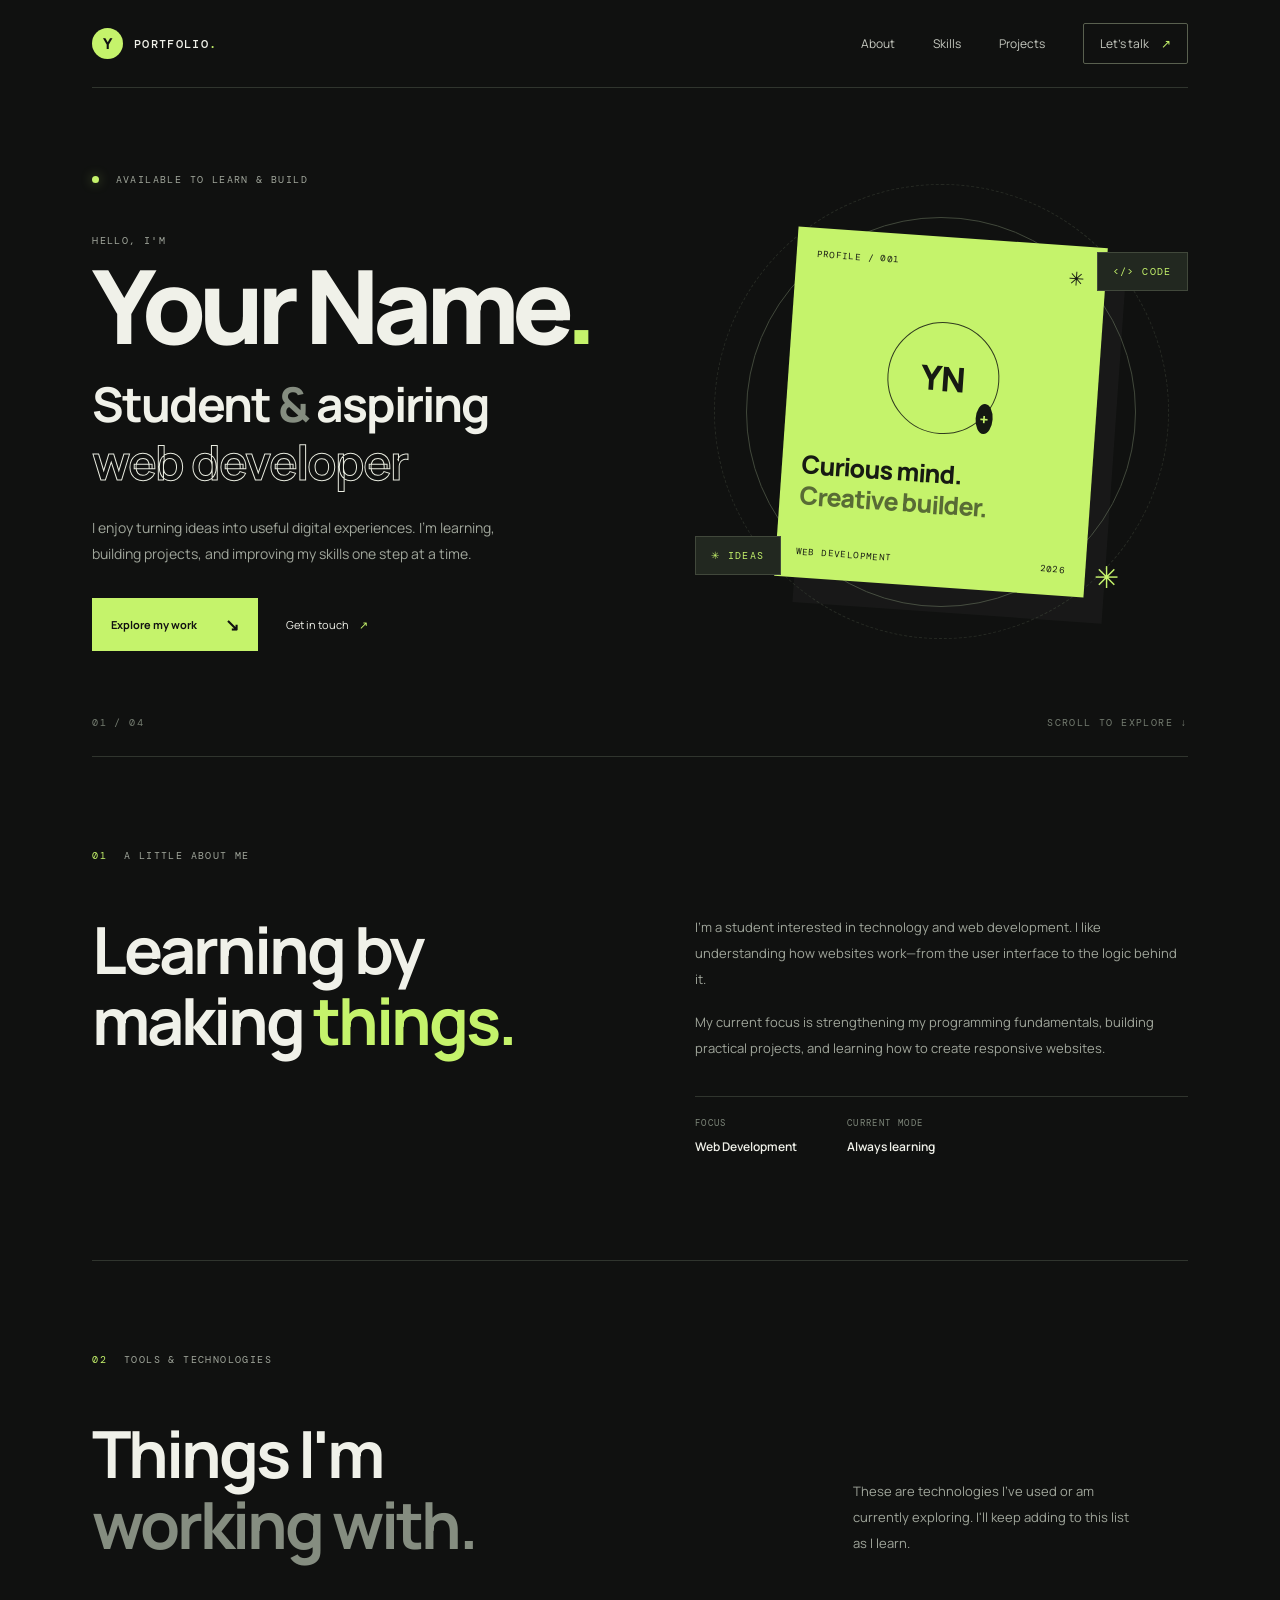
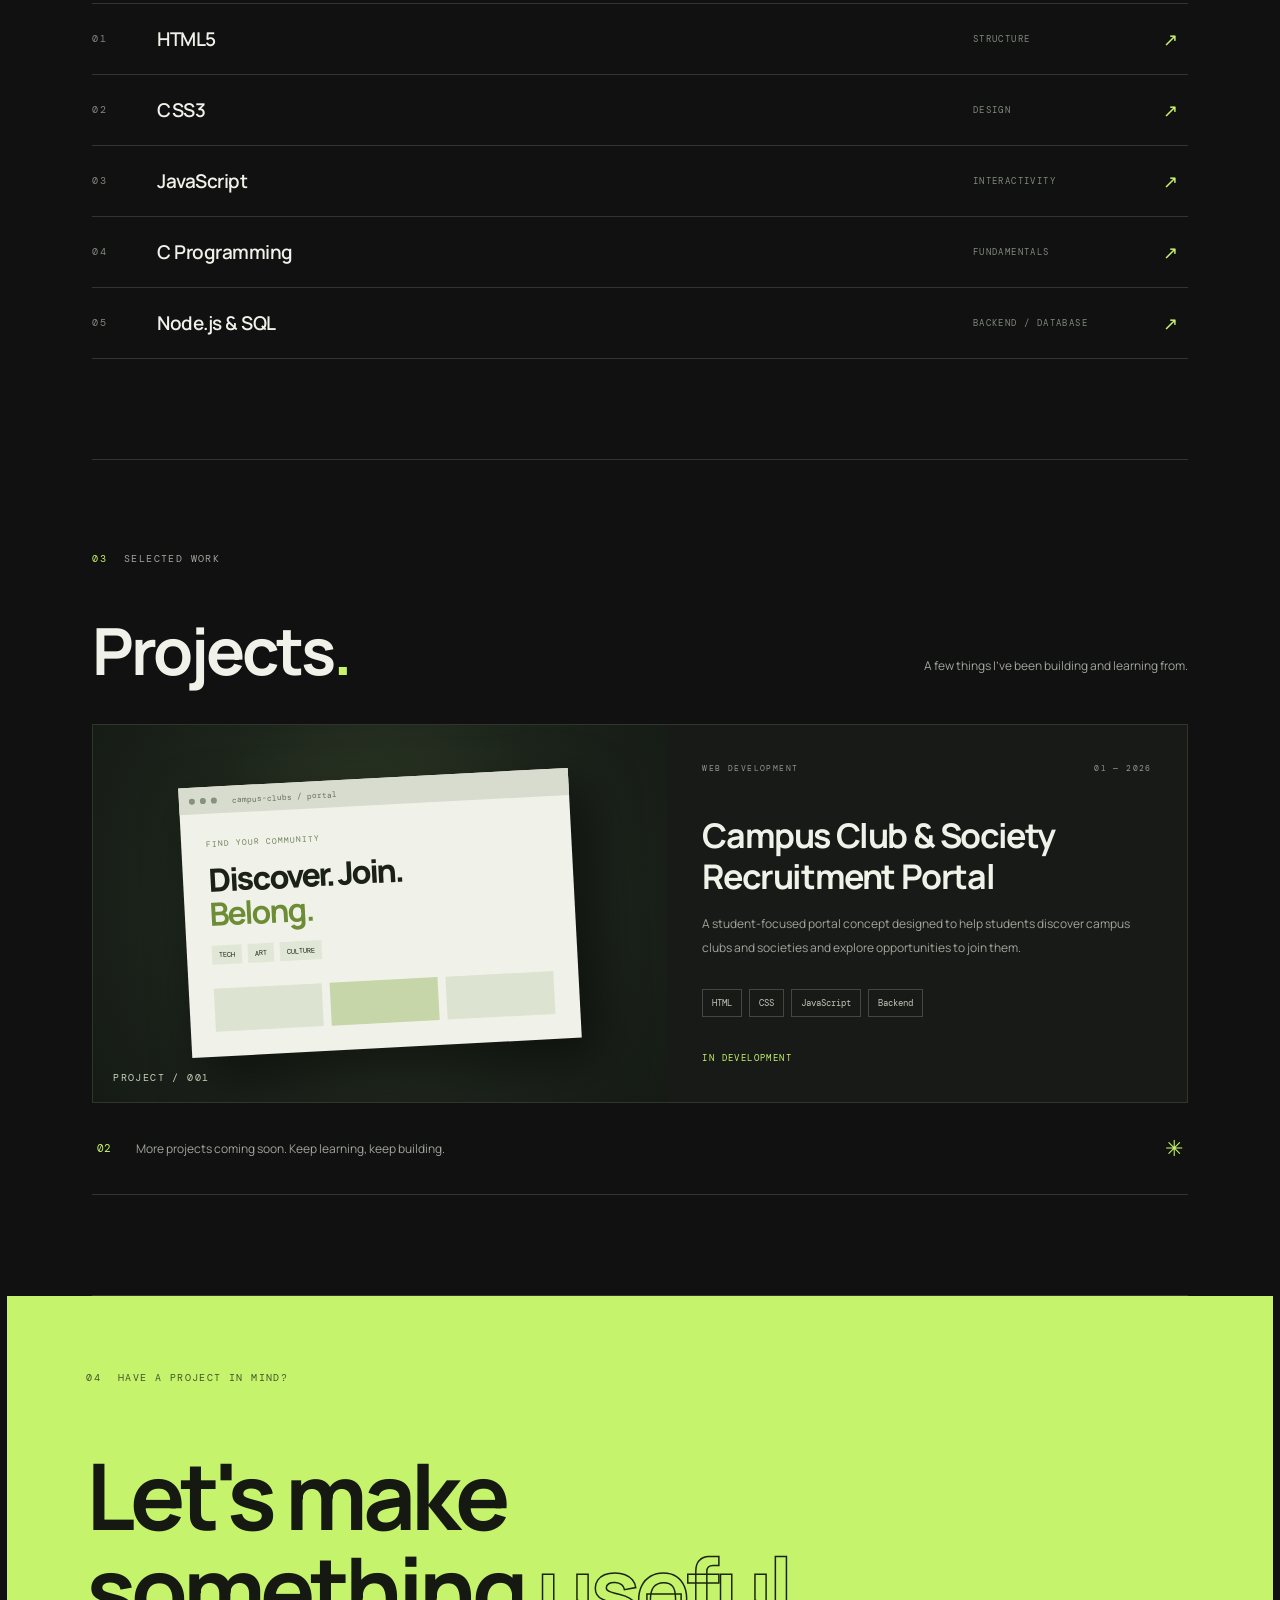
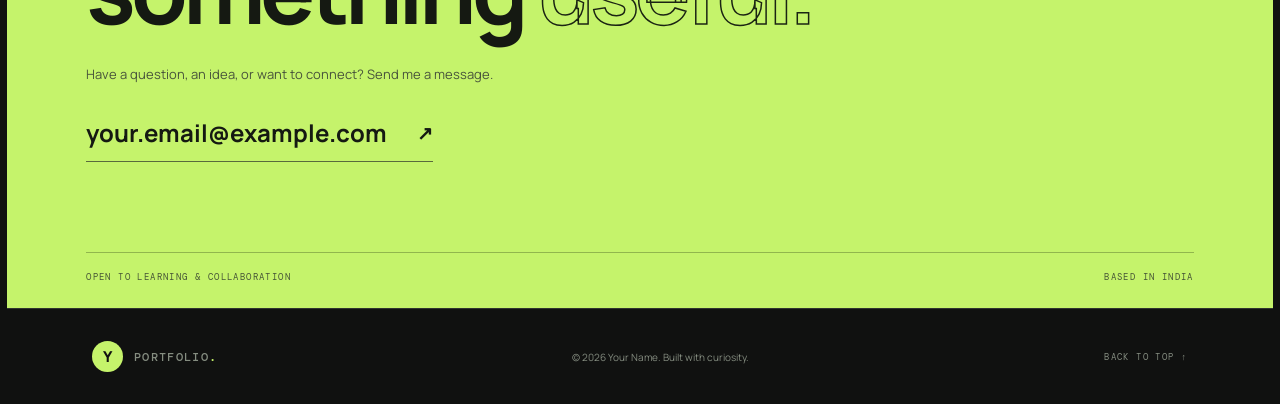
==== index.html @ 6256e66a "Add files via upload" ====
<!DOCTYPE html>
<html lang="en">
<head>
  <meta charset="UTF-8">
  <meta name="viewport" content="width=device-width, initial-scale=1.0">
  <meta name="description" content="Student developer portfolio showcasing skills, projects, and contact information.">
  <title>Your Name | Developer Portfolio</title>
  <link rel="preconnect" href="https://fonts.googleapis.com">
  <link rel="preconnect" href="https://fonts.gstatic.com" crossorigin>
  <link href="https://fonts.googleapis.com/css2?family=DM+Mono:wght@400;500&family=Manrope:wght@400;500;600;700;800&display=swap" rel="stylesheet">
  <link rel="stylesheet" href="style.css">
</head>
<body>
  <div class="site-shell">
    <header class="header">
      <a class="brand" href="#home" aria-label="Go to home"><span class="brand-mark">Y</span><span>PORTFOLIO<span class="brand-dot">.</span></span></a>
      <button class="menu-toggle" id="menuToggle" aria-label="Open navigation" aria-expanded="false"><span></span><span></span></button>
      <nav class="nav" id="nav">
        <a href="#about">About</a><a href="#skills">Skills</a><a href="#projects">Projects</a><a href="#contact" class="nav-contact">Let's talk <span>↗</span></a>
      </nav>
    </header>

    <main>
      <section class="hero section" id="home">
        <div class="hero-copy">
          <div class="eyebrow"><span class="status-dot"></span> AVAILABLE TO LEARN & BUILD</div>
          <p class="intro-label">HELLO, I'M</p>
          <h1>Your Name<span class="accent">.</span></h1>
          <h2>Student <span class="muted">&</span> aspiring<br><span class="outline-text">web developer</span></h2>
          <p class="hero-description">I enjoy turning ideas into useful digital experiences. I'm learning, building projects, and improving my skills one step at a time.</p>
          <div class="hero-actions">
            <a class="button button-primary" href="#projects">Explore my work <span>↘</span></a>
            <a class="text-link" href="#contact">Get in touch <span>↗</span></a>
          </div>
        </div>
        <div class="hero-art" aria-label="Decorative portfolio graphic">
          <div class="orbit orbit-one"></div><div class="orbit orbit-two"></div>
          <div class="hero-card">
            <div class="card-top"><span>PROFILE / 001</span><span>✳</span></div>
            <div class="avatar">YN<span>+</span></div>
            <div class="hero-card-name">Curious mind.<br><em>Creative builder.</em></div>
            <div class="card-bottom"><span>WEB DEVELOPMENT</span><span>2026</span></div>
          </div>
          <div class="floating-tag tag-code">&lt;/&gt; CODE</div>
          <div class="floating-tag tag-idea">✳ IDEAS</div>
          <div class="hero-cross">✳</div>
        </div>
        <div class="hero-index"><span>01 / 04</span><span>SCROLL TO EXPLORE ↓</span></div>
      </section>

      <section class="section about-section" id="about">
        <div class="section-heading"><span class="section-number">01</span><span class="eyebrow">A LITTLE ABOUT ME</span></div>
        <div class="about-grid">
          <h2>Learning by<br>making <span class="accent">things.</span></h2>
          <div class="about-copy">
            <p>I'm a student interested in technology and web development. I like understanding how websites work—from the user interface to the logic behind it.</p>
            <p>My current focus is strengthening my programming fundamentals, building practical projects, and learning how to create responsive websites.</p>
            <div class="about-facts">
              <div><span class="fact-label">FOCUS</span><strong>Web Development</strong></div>
              <div><span class="fact-label">CURRENT MODE</span><strong>Always learning</strong></div>
            </div>
          </div>
        </div>
      </section>

      <section class="section skills-section" id="skills">
        <div class="section-heading"><span class="section-number">02</span><span class="eyebrow">TOOLS & TECHNOLOGIES</span></div>
        <div class="skills-intro"><h2>Things I'm<br><span class="muted">working with.</span></h2><p>These are technologies I've used or am currently exploring. I'll keep adding to this list as I learn.</p></div>
        <div class="skill-list">
          <div class="skill-item"><span class="skill-index">01</span><span class="skill-name">HTML5</span><span class="skill-type">STRUCTURE</span><span class="skill-arrow">↗</span></div>
          <div class="skill-item"><span class="skill-index">02</span><span class="skill-name">CSS3</span><span class="skill-type">DESIGN</span><span class="skill-arrow">↗</span></div>
          <div class="skill-item"><span class="skill-index">03</span><span class="skill-name">JavaScript</span><span class="skill-type">INTERACTIVITY</span><span class="skill-arrow">↗</span></div>
          <div class="skill-item"><span class="skill-index">04</span><span class="skill-name">C Programming</span><span class="skill-type">FUNDAMENTALS</span><span class="skill-arrow">↗</span></div>
          <div class="skill-item"><span class="skill-index">05</span><span class="skill-name">Node.js & SQL</span><span class="skill-type">BACKEND / DATABASE</span><span class="skill-arrow">↗</span></div>
        </div>
      </section>

      <section class="section projects-section" id="projects">
        <div class="section-heading"><span class="section-number">03</span><span class="eyebrow">SELECTED WORK</span></div>
        <div class="projects-title"><h2>Projects<span class="accent">.</span></h2><p>A few things I've been building and learning from.</p></div>
        <article class="project-card">
          <div class="project-visual portal-visual">
            <div class="mock-window"><div class="mock-bar"><i></i><i></i><i></i><span>campus-clubs / portal</span></div><div class="mock-content"><div class="mock-kicker">FIND YOUR COMMUNITY</div><div class="mock-heading">Discover. Join.<br><b>Belong.</b></div><div class="mock-pills"><span>TECH</span><span>ART</span><span>CULTURE</span></div><div class="mock-blocks"><i></i><i></i><i></i></div></div></div>
            <span class="visual-caption">PROJECT / 001</span>
          </div>
          <div class="project-info"><div class="project-meta"><span>WEB DEVELOPMENT</span><span>01 — 2026</span></div><h3>Campus Club & Society<br>Recruitment Portal</h3><p>A student-focused portal concept designed to help students discover campus clubs and societies and explore opportunities to join them.</p><div class="project-tags"><span>HTML</span><span>CSS</span><span>JavaScript</span><span>Backend</span></div><span class="project-note">IN DEVELOPMENT</span></div>
        </article>
        <div class="project-placeholder"><span>02</span><p>More projects coming soon. Keep learning, keep building.</p><span class="placeholder-star">✳</span></div>
      </section>

      <section class="contact-section section" id="contact">
        <div class="section-heading"><span class="section-number">04</span><span class="eyebrow">HAVE A PROJECT IN MIND?</span></div>
        <div class="contact-content"><h2>Let's make<br>something <span class="outline-text">useful.</span></h2><p>Have a question, an idea, or want to connect? Send me a message.</p><a class="contact-email" href="mailto:your.email@example.com">your.email@example.com <span>↗</span></a></div>
        <div class="contact-bottom"><span>OPEN TO LEARNING & COLLABORATION</span><span>BASED IN INDIA</span></div>
      </section>
    </main>

    <footer class="footer"><a class="brand" href="#home"><span class="brand-mark">Y</span><span>PORTFOLIO<span class="brand-dot">.</span></span></a><span>© <span id="year"></span> Your Name. Built with curiosity.</span><a href="#home">BACK TO TOP ↑</a></footer>
  </div>
  <script src="script.js"></script>
</body>
</html>
---- style.css ----
:root{--bg:#101110;--panel:#171a17;--text:#f0f1e9;--muted:#a0a69b;--line:#30352e;--accent:#c5f36b;--mono:"DM Mono",monospace;--sans:"Manrope",sans-serif}*{box-sizing:border-box}html{scroll-behavior:smooth;scroll-padding-top:90px}body{margin:0;background:var(--bg);color:var(--text);font-family:var(--sans);-webkit-font-smoothing:antialiased}.site-shell{max-width:1440px;margin:auto;padding:0 7.2%}.header{height:88px;display:flex;align-items:center;justify-content:space-between;border-bottom:1px solid var(--line)}a{color:inherit;text-decoration:none}.brand{display:flex;align-items:center;gap:11px;font:500 12px var(--mono);letter-spacing:1.3px}.brand-mark{display:grid;place-items:center;width:31px;height:31px;background:var(--accent);color:#111;border-radius:50%;font:800 15px var(--sans)}.brand-dot,.accent{color:var(--accent)}.nav{display:flex;align-items:center;gap:38px;font-size:12px;color:#c6c9c0}.nav a{transition:color .2s}.nav a:hover,.text-link:hover{color:var(--accent)}.nav-contact{border:1px solid #59604f;padding:11px 16px;border-radius:2px}.nav-contact span{color:var(--accent);margin-left:10px}.menu-toggle{display:none}.section{position:relative;border-bottom:1px solid var(--line)}.hero{min-height:650px;display:grid;grid-template-columns:1.1fr .9fr;align-items:center;padding:85px 0 105px}.eyebrow,.intro-label,.section-number,.hero-index,.card-top,.card-bottom,.floating-tag,.fact-label,.skill-index,.skill-type,.project-meta,.visual-caption,.project-note,.contact-bottom,.footer>a:last-child{font:10px var(--mono);letter-spacing:1.4px}.eyebrow{color:var(--muted)}.status-dot{display:inline-block;width:7px;height:7px;background:var(--accent);border-radius:50%;margin-right:9px;box-shadow:0 0 12px #c5f36b66}.intro-label{color:var(--muted);margin:48px 0 8px}.hero h1{font-size:clamp(56px,8vw,105px);line-height:.98;letter-spacing:-7px;margin:0;font-weight:800}.hero h2{font-size:clamp(29px,4vw,48px);line-height:1.2;letter-spacing:-2px;margin:20px 0}.muted{color:#858d80}.outline-text{-webkit-text-stroke:1px #e8ebdf;color:transparent}.hero-description{max-width:440px;color:var(--muted);font-size:14px;line-height:1.9;margin:24px 0 30px}.hero-actions{display:flex;align-items:center;gap:28px}.button{display:inline-flex;align-items:center;gap:28px;padding:15px 19px;font-size:11px;font-weight:700}.button-primary{background:var(--accent);color:#111}.button-primary span{font-size:17px}.text-link{font-size:11px}.text-link span{color:var(--accent);margin-left:8px}.hero-art{height:420px;display:grid;place-items:center;position:relative}.hero-card{position:relative;z-index:2;width:min(310px,75%);height:350px;background:var(--accent);color:#171a13;padding:20px;transform:rotate(4deg);box-shadow:20px 25px 0 #ffffff08}.card-top,.card-bottom{display:flex;justify-content:space-between;font-size:9px}.card-top span:last-child{font-size:19px}.avatar{width:112px;height:112px;border:1px solid #303b1e;border-radius:50%;display:grid;place-items:center;font-size:34px;font-weight:800;margin:40px auto 24px;position:relative}.avatar span{position:absolute;right:3px;bottom:2px;background:#151912;color:var(--accent);font-size:16px;border-radius:50%;padding:4px}.hero-card-name{font-size:25px;line-height:1.25;font-weight:800;letter-spacing:-1px}.hero-card-name em{font-style:normal;color:#586b35}.card-bottom{position:absolute;bottom:20px;left:20px;right:20px}.orbit{position:absolute;border:1px solid #41483b;border-radius:50%;width:390px;height:390px}.orbit-two{width:455px;height:455px;border-style:dashed;opacity:.45}.floating-tag{position:absolute;z-index:3;background:#222820;border:1px solid #41483b;padding:12px 15px;color:var(--accent)}.tag-code{top:50px;right:0}.tag-idea{bottom:47px;left:0}.hero-cross{position:absolute;right:14%;bottom:25px;color:var(--accent);font-size:30px}.hero-index{position:absolute;bottom:27px;left:0;right:0;display:flex;justify-content:space-between;color:#747c70}.section-heading{display:flex;align-items:center;gap:17px;padding-top:92px}.section-number{color:var(--accent)}.about-grid{display:grid;grid-template-columns:1fr 1fr;gap:10%;padding:52px 0 105px}.about-grid h2,.skills-intro h2,.projects-title h2{font-size:clamp(38px,5.5vw,65px);letter-spacing:-3px;line-height:1.1;margin:0}.about-copy{max-width:500px}.about-copy p,.skills-intro p,.project-info>p,.contact-content>p{font-size:13px;line-height:2;color:var(--muted);margin:0 0 17px}.about-facts{display:flex;gap:50px;margin-top:35px;padding-top:20px;border-top:1px solid var(--line)}.about-facts div{display:grid;gap:9px}.fact-label{color:#7f887b;font-size:9px}.about-facts strong{font-size:12px;font-weight:600}.skills-intro{display:flex;justify-content:space-between;align-items:end;padding:52px 0 42px}.skills-intro p{max-width:280px;margin:0 5% 5px 0}.skill-list{padding-bottom:100px}.skill-item{display:grid;grid-template-columns:65px 1fr 190px 25px;align-items:center;border-top:1px solid var(--line);padding:22px 0;transition:padding .2s}.skill-item:last-child{border-bottom:1px solid var(--line)}.skill-item:hover{padding-left:10px}.skill-index,.skill-type{color:#818a7e}.skill-name{font-size:19px;font-weight:600;letter-spacing:-.5px}.skill-type{font-size:9px}.skill-arrow{color:var(--accent);font-size:18px}.projects-title{display:flex;justify-content:space-between;align-items:end;padding:50px 0 38px}.projects-title p{font-size:12px;color:var(--muted)}.project-card{display:grid;grid-template-columns:1.05fr .95fr;background:var(--panel);border:1px solid var(--line)}.project-visual{min-height:370px;position:relative;display:grid;place-items:center;overflow:hidden;background:radial-gradient(circle at 50% 45%,#38452b,#1c241b 60%,#151a15)}.mock-window{width:75%;max-width:390px;background:#f0f1e9;color:#1b2117;box-shadow:15px 20px 50px #0008;transform:rotate(-3deg)}.mock-bar{height:27px;background:#d8dccf;display:flex;align-items:center;gap:5px;padding:0 10px}.mock-bar i{width:6px;height:6px;border-radius:50%;background:#87917c}.mock-bar span{font:8px var(--mono);margin-left:10px;color:#64705c}.mock-content{padding:25px}.mock-kicker{font:8px var(--mono);letter-spacing:1px;color:#6e8054}.mock-heading{font-size:32px;line-height:1.05;font-weight:800;letter-spacing:-2px;margin:15px 0}.mock-heading b{color:#6c8d36}.mock-pills{display:flex;gap:6px}.mock-pills span{font:7px var(--mono);padding:5px 7px;background:#e1e7d7}.mock-blocks{display:flex;gap:8px;margin-top:24px}.mock-blocks i{height:43px;flex:1;background:#dce4d1}.mock-blocks i:nth-child(2){background:#c6d6a8}.visual-caption{position:absolute;bottom:18px;left:20px;color:#c6d0b9}.project-info{padding:38px 35px;display:flex;flex-direction:column;align-items:flex-start}.project-meta{display:flex;justify-content:space-between;width:100%;color:#8e9889;font-size:8px}.project-info h3{font-size:clamp(23px,3vw,34px);line-height:1.2;letter-spacing:-1.4px;margin:42px 0 15px}.project-info>p{font-size:12px}.project-tags{display:flex;flex-wrap:wrap;gap:7px;margin-top:12px}.project-tags span{font:9px var(--mono);border:1px solid #41493d;padding:7px 9px;color:#c0c8b7}.project-note{margin-top:auto;padding-top:35px;color:var(--accent);font-size:9px}.project-placeholder{display:flex;align-items:center;gap:25px;border-bottom:1px solid var(--line);padding:25px 5px;color:var(--muted)}.project-placeholder>span:first-child{font:11px var(--mono);color:var(--accent)}.project-placeholder p{font-size:12px}.placeholder-star{margin-left:auto;color:var(--accent);font-size:22px}.projects-section{padding-bottom:100px}.contact-section{background:var(--accent);color:#151912;margin:0 calc(-7.75%);padding:0 7.2%}.contact-section .section-heading{padding-top:75px}.contact-section .eyebrow,.contact-section .section-number{color:#45552c}.contact-content{padding:65px 0 90px}.contact-content h2{font-size:clamp(48px,8vw,92px);letter-spacing:-5px;line-height:1.02;margin:0 0 25px}.contact-content .outline-text{-webkit-text-stroke:1.5px #1b2413}.contact-content>p{color:#48543b}.contact-email{display:inline-flex;align-items:center;gap:30px;font-size:clamp(16px,2.4vw,24px);font-weight:700;border-bottom:1px solid #596a3c;padding:12px 0}.contact-email span{font-size:19px}.contact-bottom{display:flex;justify-content:space-between;padding:18px 0 25px;border-top:1px solid #91b64d;color:#465536;font-size:9px}.footer{height:95px;display:flex;align-items:center;justify-content:space-between;color:#858d80}.footer>span{font-size:10px}.footer>a:last-child{font-size:9px}.reveal{opacity:0;transform:translateY(18px);transition:opacity .65s ease,transform .65s ease}.reveal.visible{opacity:1;transform:none}@media(max-width:760px){.site-shell{padding:0 6%}.header{height:72px}.menu-toggle{display:flex;flex-direction:column;gap:5px;background:none;border:0;padding:10px}.menu-toggle span{width:22px;height:1px;background:var(--text)}.nav{display:none;position:absolute;top:71px;left:0;right:0;z-index:10;background:#171a17;padding:25px 6%;border-bottom:1px solid var(--line);flex-direction:column;align-items:flex-start;gap:22px}.nav.open{display:flex}.hero{grid-template-columns:1fr;padding:65px 0 80px;min-height:unset}.hero h1{letter-spacing:-4px}.hero-art{height:390px;margin-top:20px}.hero-index{bottom:20px}.section-heading{padding-top:70px}.about-grid{grid-template-columns:1fr;gap:28px;padding:35px 0 75px}.about-grid h2,.skills-intro h2,.projects-title h2{letter-spacing:-2px}.skills-intro{display:block;padding:38px 0 30px}.skills-intro p{margin:20px 0 0}.skill-item{grid-template-columns:35px 1fr 25px;gap:8px;padding:18px 0}.skill-type{display:none}.skill-name{font-size:16px}.skill-list{padding-bottom:75px}.projects-title{display:block;padding:38px 0 25px}.projects-title p{margin-top:12px}.project-card{grid-template-columns:1fr}.project-visual{min-height:300px}.project-info{min-height:330px;padding:28px 24px}.project-info h3{margin-top:32px}.projects-section{padding-bottom:75px}.contact-section{margin:0 -6.8%;padding:0 6%}.contact-content{padding:50px 0 65px}.contact-content h2{letter-spacing:-3px}.contact-bottom{font-size:7px;letter-spacing:.7px}.footer{height:auto;min-height:100px;gap:15px;flex-wrap:wrap;padding:22px 0}.footer>span{order:3;width:100%}}@media(prefers-reduced-motion:reduce){html{scroll-behavior:auto}*,*::before,*::after{transition:none!important;animation:none!important}}
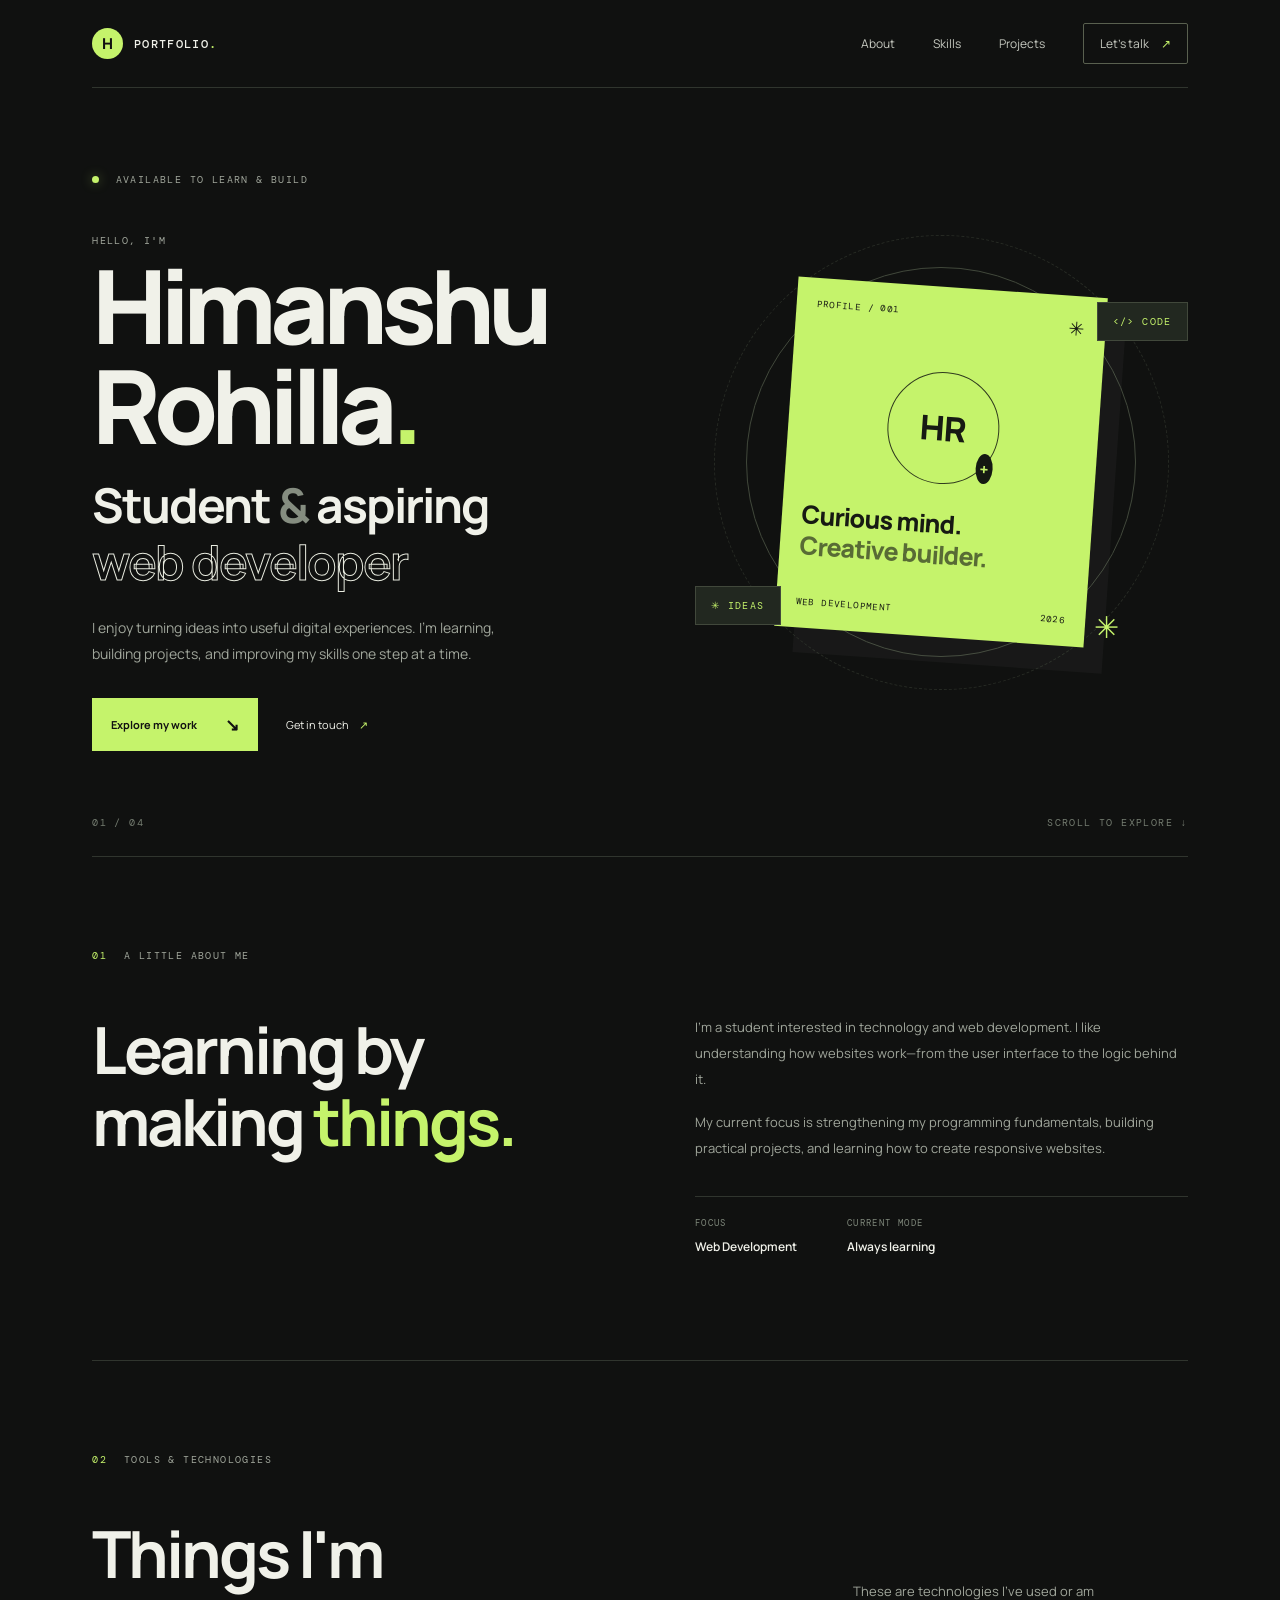
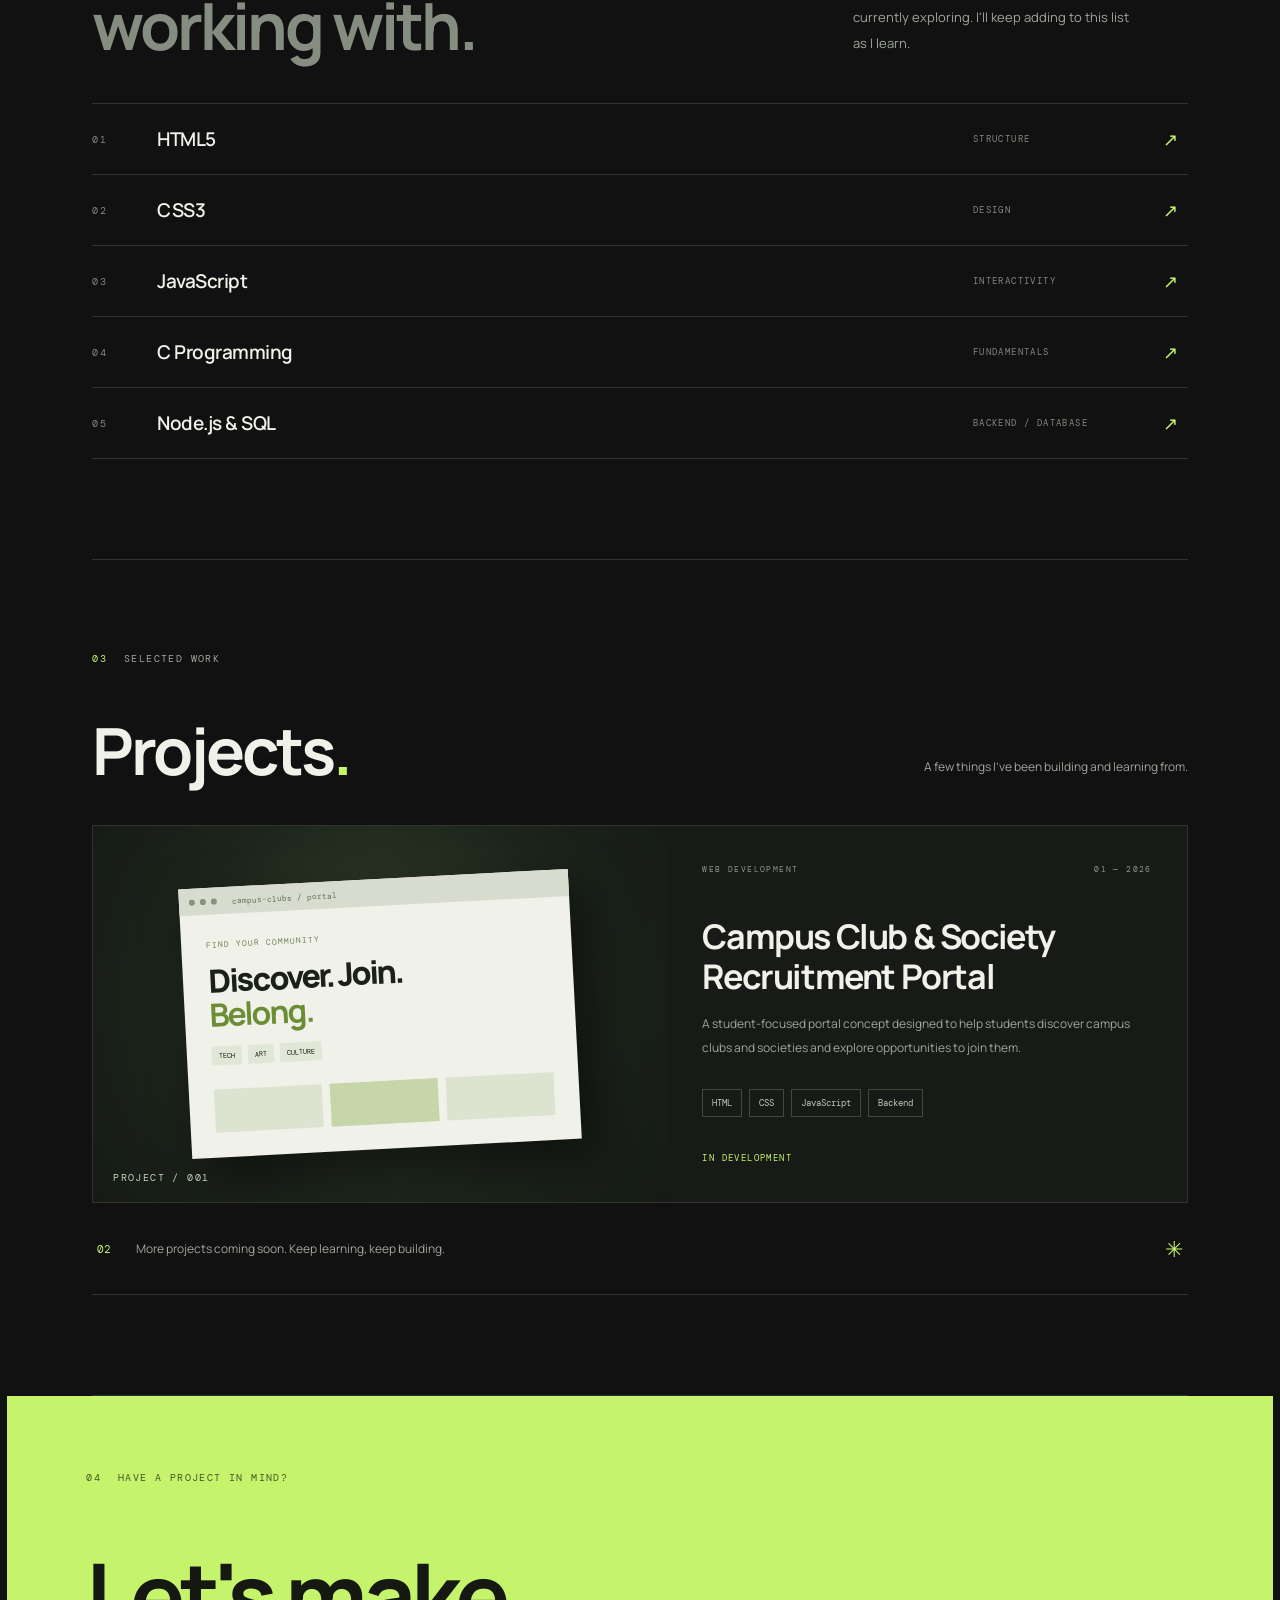
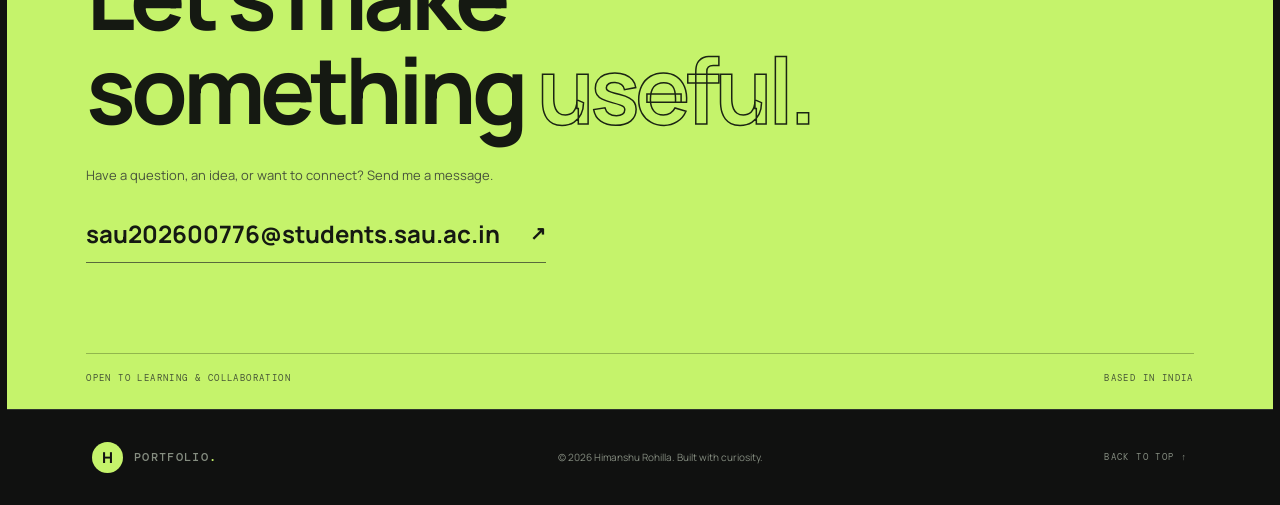
==== commit 5d96c4cb: "Add files via upload" ====
--- a/index.html
+++ b/index.html
@@ -4,7 +4,7 @@
   <meta charset="UTF-8">
   <meta name="viewport" content="width=device-width, initial-scale=1.0">
   <meta name="description" content="Student developer portfolio showcasing skills, projects, and contact information.">
-  <title>Your Name | Developer Portfolio</title>
+  <title>Himanshu Rohilla | Developer Portfolio</title>
   <link rel="preconnect" href="https://fonts.googleapis.com">
   <link rel="preconnect" href="https://fonts.gstatic.com" crossorigin>
   <link href="https://fonts.googleapis.com/css2?family=DM+Mono:wght@400;500&family=Manrope:wght@400;500;600;700;800&display=swap" rel="stylesheet">
@@ -13,7 +13,7 @@
 <body>
   <div class="site-shell">
     <header class="header">
-      <a class="brand" href="#home" aria-label="Go to home"><span class="brand-mark">Y</span><span>PORTFOLIO<span class="brand-dot">.</span></span></a>
+      <a class="brand" href="#home" aria-label="Go to home"><span class="brand-mark">H</span><span>PORTFOLIO<span class="brand-dot">.</span></span></a>
       <button class="menu-toggle" id="menuToggle" aria-label="Open navigation" aria-expanded="false"><span></span><span></span></button>
       <nav class="nav" id="nav">
         <a href="#about">About</a><a href="#skills">Skills</a><a href="#projects">Projects</a><a href="#contact" class="nav-contact">Let's talk <span>↗</span></a>
@@ -25,7 +25,7 @@
         <div class="hero-copy">
           <div class="eyebrow"><span class="status-dot"></span> AVAILABLE TO LEARN & BUILD</div>
           <p class="intro-label">HELLO, I'M</p>
-          <h1>Your Name<span class="accent">.</span></h1>
+          <h1>Himanshu Rohilla<span class="accent">.</span></h1>
           <h2>Student <span class="muted">&</span> aspiring<br><span class="outline-text">web developer</span></h2>
           <p class="hero-description">I enjoy turning ideas into useful digital experiences. I'm learning, building projects, and improving my skills one step at a time.</p>
           <div class="hero-actions">
@@ -37,7 +37,7 @@
           <div class="orbit orbit-one"></div><div class="orbit orbit-two"></div>
           <div class="hero-card">
             <div class="card-top"><span>PROFILE / 001</span><span>✳</span></div>
-            <div class="avatar">YN<span>+</span></div>
+            <div class="avatar">HR<span>+</span></div>
             <div class="hero-card-name">Curious mind.<br><em>Creative builder.</em></div>
             <div class="card-bottom"><span>WEB DEVELOPMENT</span><span>2026</span></div>
           </div>
@@ -90,12 +90,12 @@
 
       <section class="contact-section section" id="contact">
         <div class="section-heading"><span class="section-number">04</span><span class="eyebrow">HAVE A PROJECT IN MIND?</span></div>
-        <div class="contact-content"><h2>Let's make<br>something <span class="outline-text">useful.</span></h2><p>Have a question, an idea, or want to connect? Send me a message.</p><a class="contact-email" href="mailto:your.email@example.com">your.email@example.com <span>↗</span></a></div>
+        <div class="contact-content"><h2>Let's make<br>something <span class="outline-text">useful.</span></h2><p>Have a question, an idea, or want to connect? Send me a message.</p><a class="contact-email" href="mailto:your.email@example.com">sau202600776@students.sau.ac.in <span>↗</span></a></div>
         <div class="contact-bottom"><span>OPEN TO LEARNING & COLLABORATION</span><span>BASED IN INDIA</span></div>
       </section>
     </main>
 
-    <footer class="footer"><a class="brand" href="#home"><span class="brand-mark">Y</span><span>PORTFOLIO<span class="brand-dot">.</span></span></a><span>© <span id="year"></span> Your Name. Built with curiosity.</span><a href="#home">BACK TO TOP ↑</a></footer>
+    <footer class="footer"><a class="brand" href="#home"><span class="brand-mark">H</span><span>PORTFOLIO<span class="brand-dot">.</span></span></a><span>© <span id="year"></span> Himanshu Rohilla. Built with curiosity.</span><a href="#home">BACK TO TOP ↑</a></footer>
   </div>
   <script src="script.js"></script>
 </body>
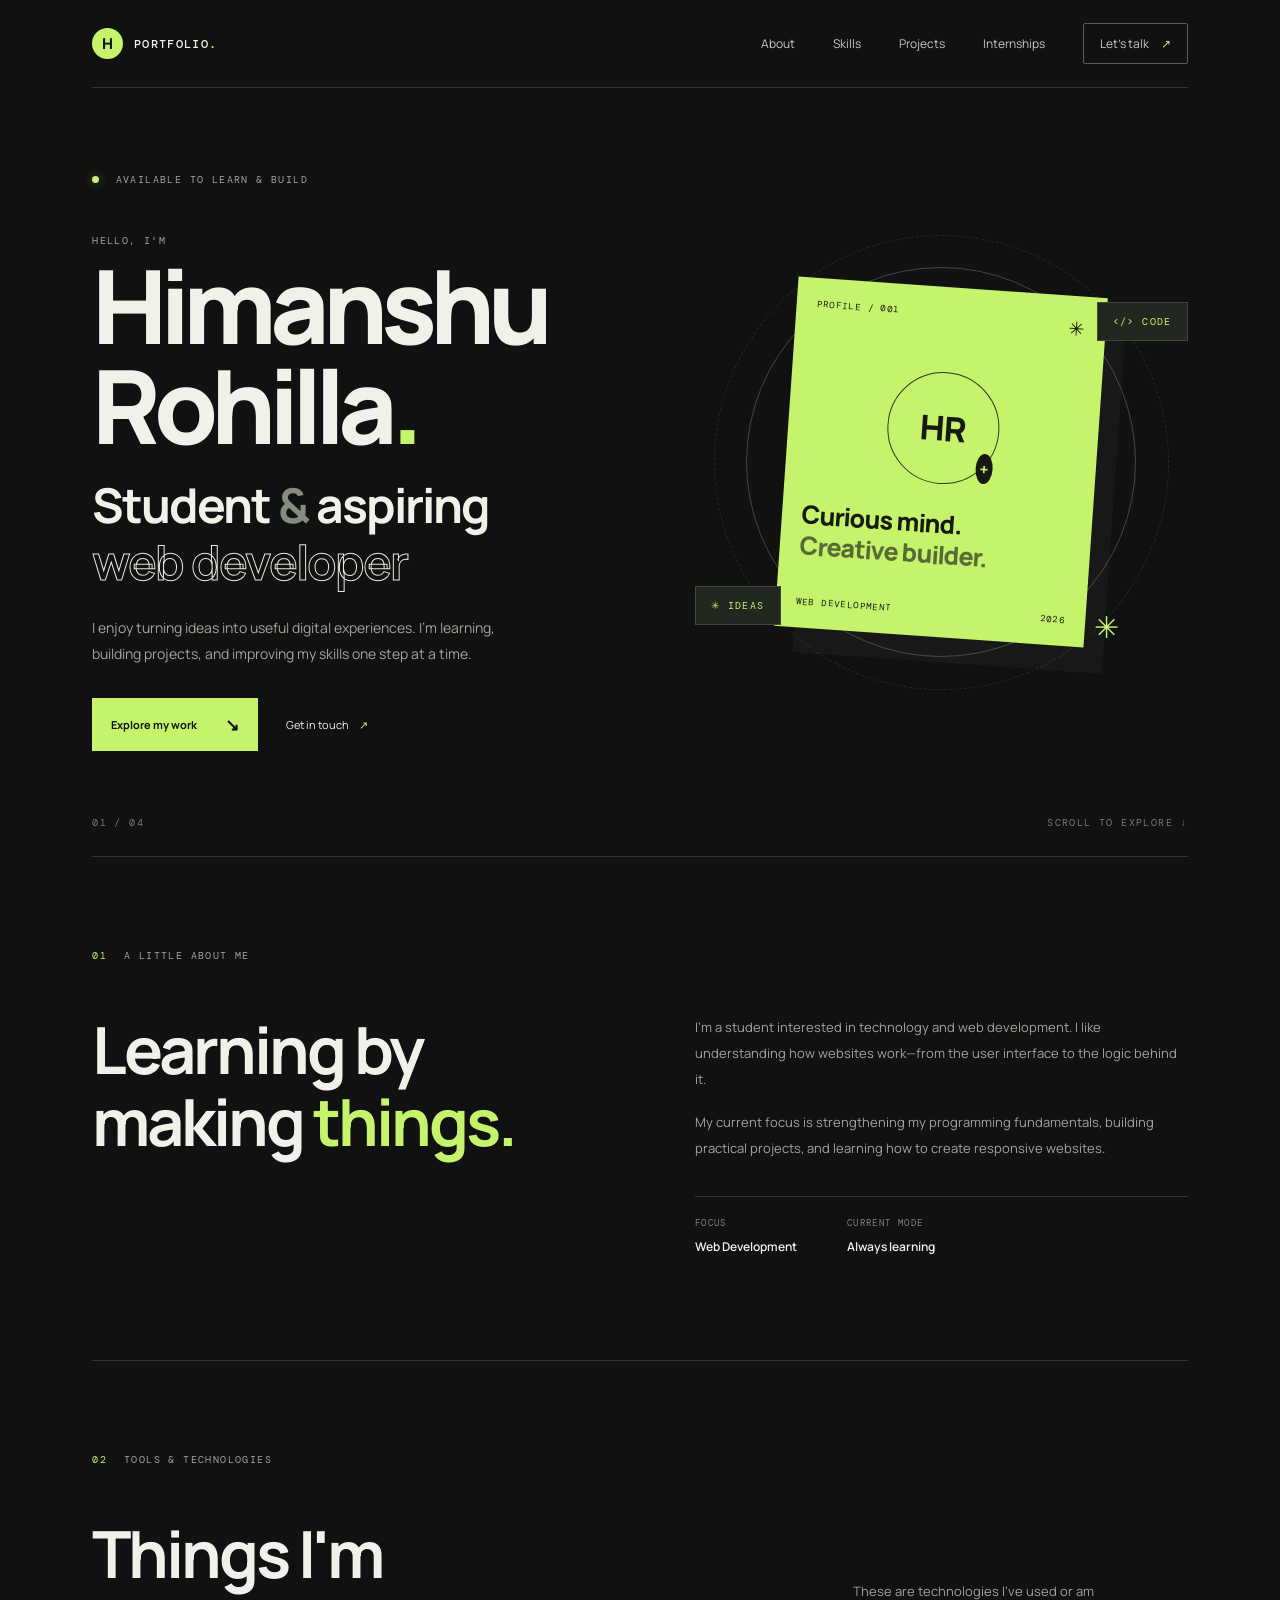
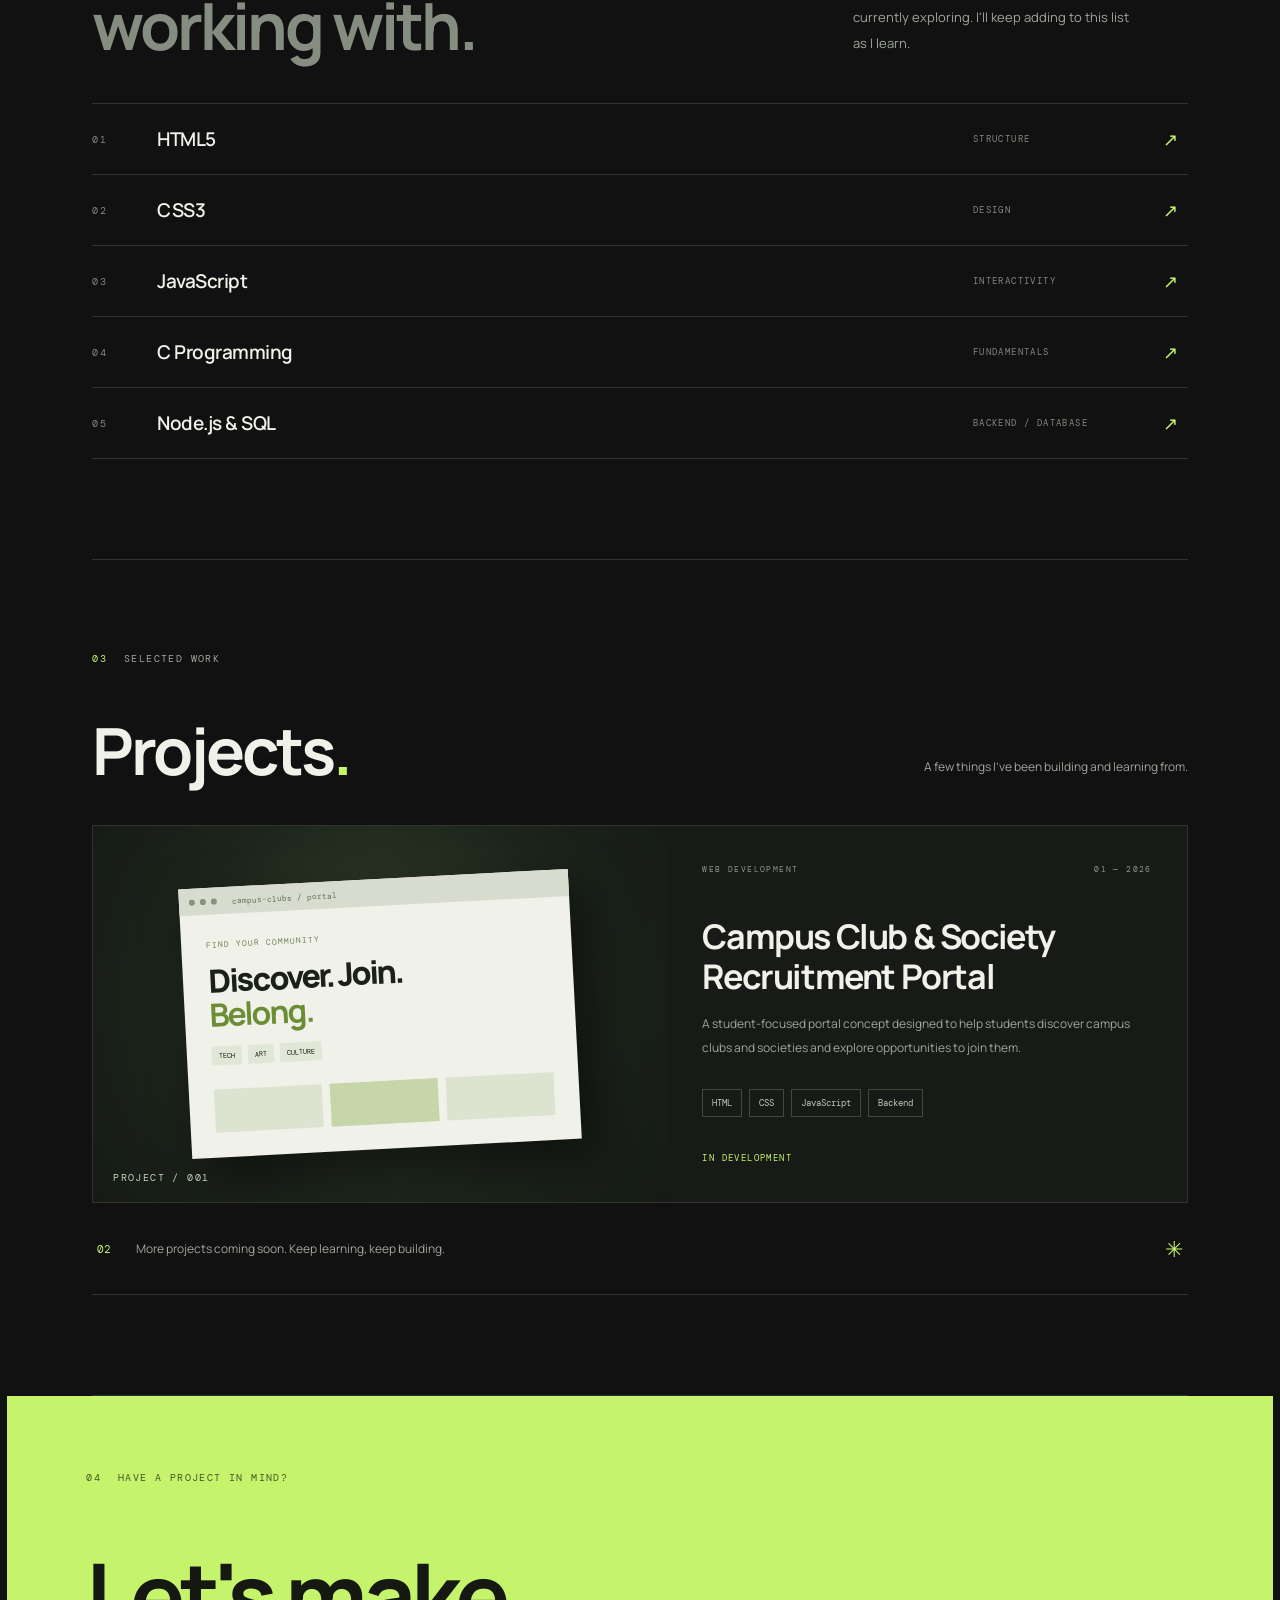
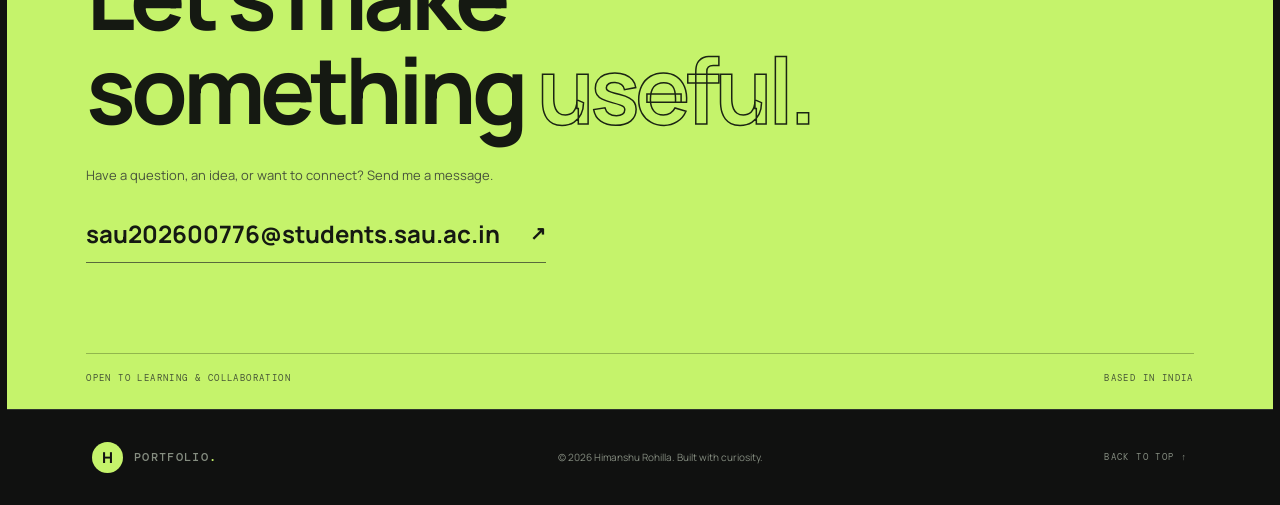
==== commit 2319e1ba: "Add files via upload" ====
--- a/index.html
+++ b/index.html
@@ -16,7 +16,7 @@
       <a class="brand" href="#home" aria-label="Go to home"><span class="brand-mark">H</span><span>PORTFOLIO<span class="brand-dot">.</span></span></a>
       <button class="menu-toggle" id="menuToggle" aria-label="Open navigation" aria-expanded="false"><span></span><span></span></button>
       <nav class="nav" id="nav">
-        <a href="#about">About</a><a href="#skills">Skills</a><a href="#projects">Projects</a><a href="#contact" class="nav-contact">Let's talk <span>↗</span></a>
+        <a href="#about">About</a><a href="#skills">Skills</a><a href="#projects">Projects</a><a href="internship.html">Internships</a><a href="#contact" class="nav-contact">Let's talk <span>↗</span></a>
       </nav>
     </header>
 
@@ -90,7 +90,7 @@
 
       <section class="contact-section section" id="contact">
         <div class="section-heading"><span class="section-number">04</span><span class="eyebrow">HAVE A PROJECT IN MIND?</span></div>
-        <div class="contact-content"><h2>Let's make<br>something <span class="outline-text">useful.</span></h2><p>Have a question, an idea, or want to connect? Send me a message.</p><a class="contact-email" href="mailto:your.email@example.com">sau202600776@students.sau.ac.in <span>↗</span></a></div>
+        <div class="contact-content"><h2>Let's make<br>something <span class="outline-text">useful.</span></h2><p>Have a question, an idea, or want to connect? Send me a message.</p><a class="contact-email" href="mailto:sau202600776@students.sau.ac.in">sau202600776@students.sau.ac.in <span>↗</span></a></div>
         <div class="contact-bottom"><span>OPEN TO LEARNING & COLLABORATION</span><span>BASED IN INDIA</span></div>
       </section>
     </main>
